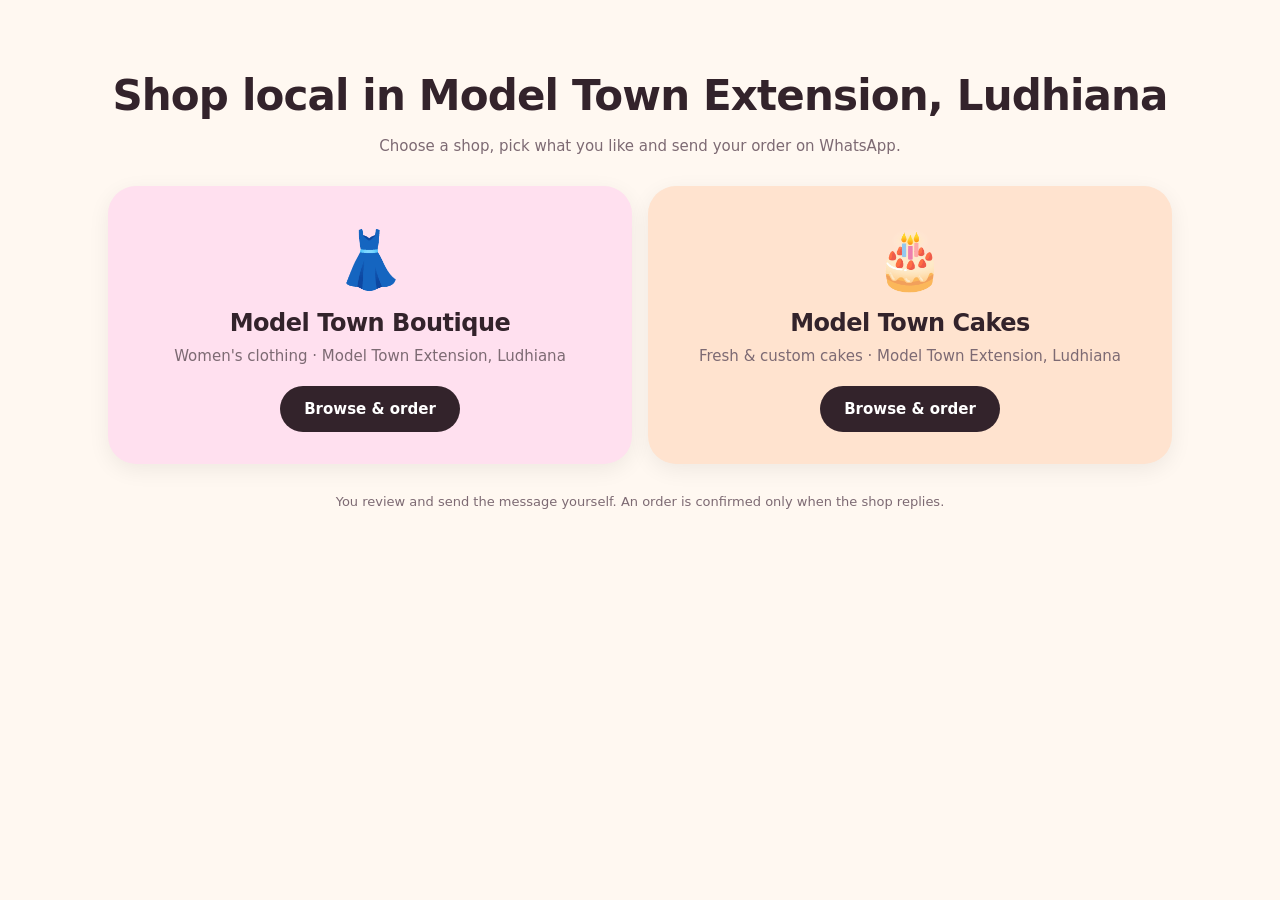
==== index.html @ 44e824cf "Add files via upload" ====
<!doctype html><html lang="en"><head><meta charset="utf-8"><meta name="viewport" content="width=device-width,initial-scale=1,viewport-fit=cover"><title>Model Town Extension Shops</title><link rel="stylesheet" href="style.css"></head><body data-b="home">
<main class="w home"><h1>Shop local in Model Town Extension, Ludhiana</h1><p class="mu">Choose a shop, pick what you like and send your order on WhatsApp.</p>
<div class="hg" id="hg"></div><p class="mu sm">You review and send the message yourself. An order is confirmed only when the shop replies.</p></main>
<script src="config.js"></script><script>document.getElementById('hg').innerHTML=Object.entries(SHOPS).map(([k,s])=>`<a class="hc ${k}" href="store.html?b=${k}"><span class="em">${s.emoji}</span><h2>${s.name}</h2><p>${s.tagline}</p><span class="bt">Browse &amp; order</span></a>`).join('');</script></body></html>
---- style.css ----
:root{--bg:#fdf4f7;--ink:#33232b;--mu:#7d6a73;--ac:#b83280;--ac2:#ffe0ef;--bd:#f0dde5;--sh:0 6px 22px #b8328a1a}
body[data-b=cakes]{--bg:#fff6ee;--ink:#3a2a22;--mu:#86705f;--ac:#c2561f;--ac2:#ffe3cf;--bd:#f2dfcf;--sh:0 6px 22px #c2561f1a}body[data-b=home]{--bg:#fff8f1;--ac:#33232b}
*{box-sizing:border-box;-webkit-tap-highlight-color:transparent}[hidden]{display:none!important}html,body{max-width:100%;overflow-x:clip}
body{margin:0;font:15px/1.5 system-ui,-apple-system,"Segoe UI",Roboto,sans-serif;background:var(--bg);color:var(--ink)}h1,h2{margin:0;letter-spacing:-.02em;line-height:1.15}small,.mu{color:var(--mu)}.sm{font-size:13px}:focus-visible{outline:2px solid var(--ac);outline-offset:2px}
.w{max-width:1100px;margin:0 auto;padding:0 18px}header{position:sticky;top:0;z-index:5;background:color-mix(in srgb,var(--bg) 90%,transparent);backdrop-filter:blur(12px)}
.hd{display:flex;align-items:center;gap:10px;flex-wrap:wrap;padding-top:12px;padding-bottom:10px}.bn{display:flex;flex-direction:column;margin-right:auto;min-width:0;line-height:1.25}.bn b{font-size:17px}.bn small{font-size:12px}
.bk,.ib{width:40px;height:40px;border-radius:50%;border:1px solid var(--bd);background:#fff;display:grid;place-items:center;color:var(--ink);text-decoration:none;font-size:18px;cursor:pointer;position:relative}.ib b{position:absolute;top:-4px;right:-4px;background:var(--ac);color:#fff;font-size:11px;min-width:18px;height:18px;border-radius:99px;display:grid;place-items:center;padding:0 4px}
.sb{flex:1 1 100%}@media(min-width:760px){.sb{flex:0 1 280px}}input,select{font:inherit;color:inherit;background:#fff;border:1px solid var(--bd);border-radius:99px;padding:10px 16px;min-height:42px;width:100%;max-width:100%}input:focus{outline:0;border-color:var(--ac)}
.home{padding-top:8vh;padding-bottom:40px;text-align:center}.home h1{font-size:clamp(28px,6vw,42px)}.hg{display:grid;gap:16px;margin:28px 0;grid-template-columns:minmax(0,1fr)}@media(min-width:700px){.hg{grid-template-columns:1fr 1fr}}
.hc{display:flex;flex-direction:column;align-items:center;gap:8px;padding:32px 22px;border-radius:28px;text-decoration:none;color:var(--ink);box-shadow:0 6px 22px #0001}.hc.boutique{background:#ffe0ef}.hc.cakes{background:#ffe3cf}.hc .em{font-size:56px}.hc h2{font-size:24px}.hc p{margin:0;color:var(--mu)}
.bt{display:inline-flex;align-items:center;justify-content:center;border:0;border-radius:99px;background:var(--ac);color:#fff;padding:12px 24px;font:inherit;font-weight:700;cursor:pointer;text-decoration:none;width:fit-content}.bt:disabled{opacity:.5}.bt.wa{background:#1fa855;width:100%;margin:12px 0 6px}.hc .bt{margin-top:10px}
.pls{display:flex;gap:8px;overflow-x:auto;scrollbar-width:none;padding:14px 18px 6px;margin:0 -18px}.pls::-webkit-scrollbar{display:none}.pl{flex:none;padding:9px 16px;border-radius:99px;border:1px solid var(--bd);background:#fff;font:inherit;font-weight:600;color:var(--ink);cursor:pointer}.pl.on{background:var(--ac2);border-color:var(--ac)}
.grid{display:grid;grid-template-columns:repeat(2,minmax(0,1fr));gap:12px;padding:12px 0 40px}@media(min-width:700px){.grid{grid-template-columns:repeat(3,minmax(0,1fr));gap:16px}}@media(min-width:980px){.grid{grid-template-columns:repeat(4,minmax(0,1fr))}}
.card{background:#fff;border-radius:22px;padding:10px;box-shadow:var(--sh);cursor:pointer;display:flex;flex-direction:column}.tile{position:relative;aspect-ratio:1;border-radius:16px;overflow:hidden;display:grid;place-items:center}.tile img{width:100%;height:100%;object-fit:cover}.tile .em{font-size:54px}.tile.sm{width:64px;height:64px;flex:none;border-radius:14px}.tile.sm .em{font-size:28px}.tile.big{border-radius:0;aspect-ratio:1}.tile.big .em{font-size:96px}.oos .tile{opacity:.55}
.bd{position:absolute;top:8px;left:8px;z-index:1;background:var(--ink);color:#fff;padding:2px 10px;border-radius:99px;font-size:12px;font-weight:700}.tx{padding:10px 4px 2px;display:flex;flex-direction:column;gap:2px}.nm{display:-webkit-box;-webkit-line-clamp:2;-webkit-box-orient:vertical;overflow:hidden;min-height:2.9em}.price{font-weight:800;font-size:17px}.price small{font-weight:500;font-size:12px}.msg{grid-column:1/-1;text-align:center;padding:50px;color:var(--mu)}
dialog{border:0;padding:0;background:#fff;color:var(--ink);width:100%;max-width:100vw;max-height:92dvh;margin:auto 0 0;border-radius:26px 26px 0 0;overflow:auto;overscroll-behavior:contain}dialog[open]{animation:up .25s ease}@keyframes up{from{transform:translateY(40px);opacity:0}}dialog::backdrop{background:#33232baa}
@media(min-width:760px){dialog{margin:auto;border-radius:26px;max-height:90dvh;width:min(900px,92vw)}#cd{width:min(520px,92vw)}}
.x{position:absolute;top:10px;right:10px;z-index:2;width:38px;height:38px;border-radius:50%;border:0;background:#fff;font-size:22px;cursor:pointer;box-shadow:var(--sh)}.pm{display:grid;grid-template-columns:minmax(0,1fr)}@media(min-width:760px){.pm{grid-template-columns:1fr 1fr}}.pm>*{min-width:0}
.pi,.dp{padding:22px;display:flex;flex-direction:column;gap:12px}.pi h2,.dp h2{font-size:24px}.pi .price{font-size:26px}.og{display:grid;gap:6px}.og label{font-weight:700;font-size:14px}.chs{display:flex;flex-wrap:wrap;gap:8px}
.ch{padding:8px 14px;border-radius:99px;border:1px solid var(--bd);background:#fff;font:inherit;color:var(--ink);cursor:pointer}.ch.on{background:var(--ac2);border-color:var(--ac);font-weight:700}
.st{display:flex;align-items:center;gap:10px;margin-top:6px}.st button{width:32px;height:32px;border-radius:50%;border:1px solid var(--bd);background:#fff;font-size:18px;cursor:pointer;color:var(--ink)}.st .rm{width:auto;border:0;background:none;color:#c0392b;font-size:13px;padding:0 4px}
.er{color:#c0392b;font-size:14px;min-height:0}.ln{display:grid;grid-template-columns:64px 1fr auto;gap:12px;align-items:start;padding:10px 0;border-bottom:1px solid var(--bd)}.ln small{display:block}
.fm{display:grid;gap:8px;margin-top:6px}.ck{display:flex;gap:8px;align-items:center;font-size:14px}.ck input{width:auto;min-height:0}.tt{display:grid;gap:4px;padding-top:6px}.tt>div{display:flex;justify-content:space-between}.gt{font-weight:800;font-size:18px}
#ts{position:fixed;left:50%;bottom:24px;transform:translateX(-50%);background:var(--ink);color:#fff;padding:10px 20px;border-radius:99px;z-index:50}
@media(prefers-reduced-motion:reduce){*{animation:none!important}}
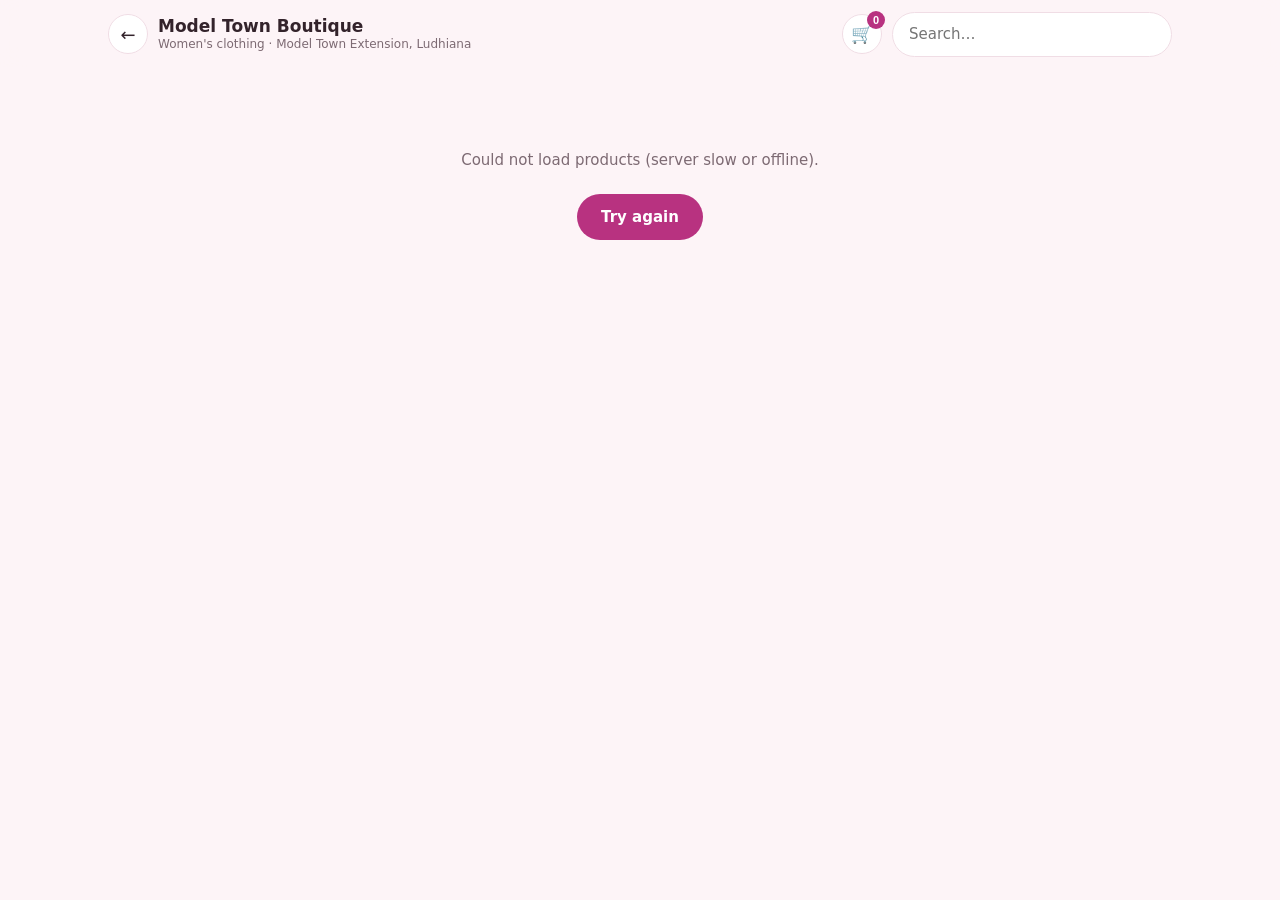
==== commit 3037b840: "Enhance shop selection logic in index.html Added logic to redirect to the store page if only one sho" ====
--- a/index.html
+++ b/index.html
@@ -1,4 +1,5 @@
 <!doctype html><html lang="en"><head><meta charset="utf-8"><meta name="viewport" content="width=device-width,initial-scale=1,viewport-fit=cover"><title>Model Town Extension Shops</title><link rel="stylesheet" href="style.css"></head><body data-b="home">
 <main class="w home"><h1>Shop local in Model Town Extension, Ludhiana</h1><p class="mu">Choose a shop, pick what you like and send your order on WhatsApp.</p>
 <div class="hg" id="hg"></div><p class="mu sm">You review and send the message yourself. An order is confirmed only when the shop replies.</p></main>
-<script src="config.js"></script><script>document.getElementById('hg').innerHTML=Object.entries(SHOPS).map(([k,s])=>`<a class="hc ${k}" href="store.html?b=${k}"><span class="em">${s.emoji}</span><h2>${s.name}</h2><p>${s.tagline}</p><span class="bt">Browse &amp; order</span></a>`).join('');</script></body></html>
+<script src="config.js"></script><script>const K=Object.keys(SHOPS);if(K.length===1)location.replace('store.html?b='+K[0]);   // only one shop: skip the chooser
+document.getElementById('hg').innerHTML=Object.entries(SHOPS).map(([k,s])=>`<a class="hc ${k}" href="store.html?b=${k}"><span class="em">${s.emoji}</span><h2>${s.name}</h2><p>${s.tagline}</p><span class="bt">Browse &amp; order</span></a>`).join('');</script></body></html>
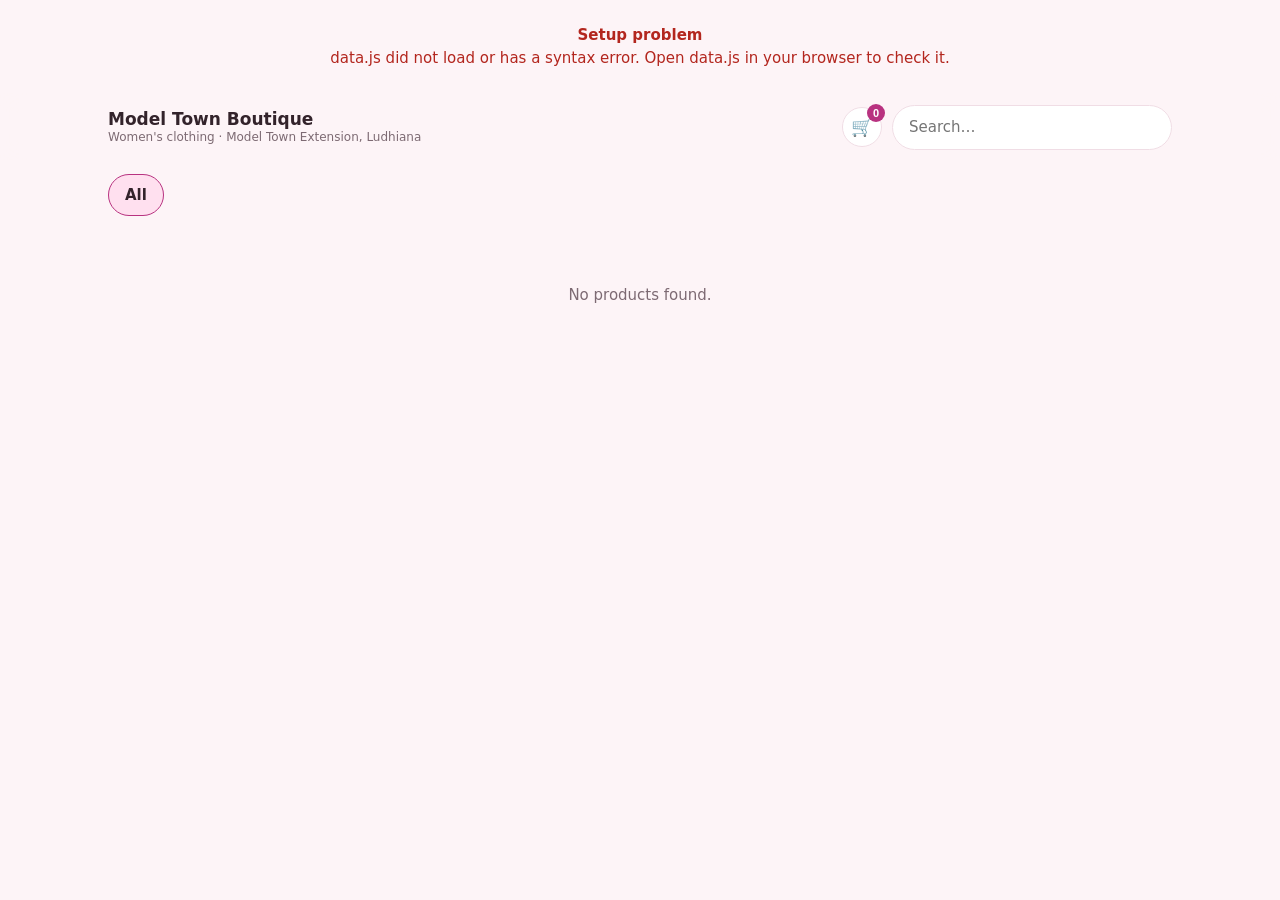
==== commit bb946bb5: "Refactor script for shop selection logic" ====
--- a/index.html
+++ b/index.html
@@ -1,5 +1,4 @@
 <!doctype html><html lang="en"><head><meta charset="utf-8"><meta name="viewport" content="width=device-width,initial-scale=1,viewport-fit=cover"><title>Model Town Extension Shops</title><link rel="stylesheet" href="style.css"></head><body data-b="home">
 <main class="w home"><h1>Shop local in Model Town Extension, Ludhiana</h1><p class="mu">Choose a shop, pick what you like and send your order on WhatsApp.</p>
 <div class="hg" id="hg"></div><p class="mu sm">You review and send the message yourself. An order is confirmed only when the shop replies.</p></main>
-<script src="config.js"></script><script>const K=Object.keys(SHOPS);if(K.length===1)location.replace('store.html?b='+K[0]);   // only one shop: skip the chooser
-document.getElementById('hg').innerHTML=Object.entries(SHOPS).map(([k,s])=>`<a class="hc ${k}" href="store.html?b=${k}"><span class="em">${s.emoji}</span><h2>${s.name}</h2><p>${s.tagline}</p><span class="bt">Browse &amp; order</span></a>`).join('');</script></body></html>
+<script src="config.js"></script><script>{const k=Object.keys(SHOPS);if(k.length===1)location.replace('store.html?b='+k[0]);}document.getElementById('hg').innerHTML=Object.entries(SHOPS).map(([k,s])=>`<a class="hc ${k}" href="store.html?b=${k}"><span class="em">${s.emoji}</span><h2>${s.name}</h2><p>${s.tagline}</p><span class="bt">Browse &amp; order</span></a>`).join('');</script></body></html>
